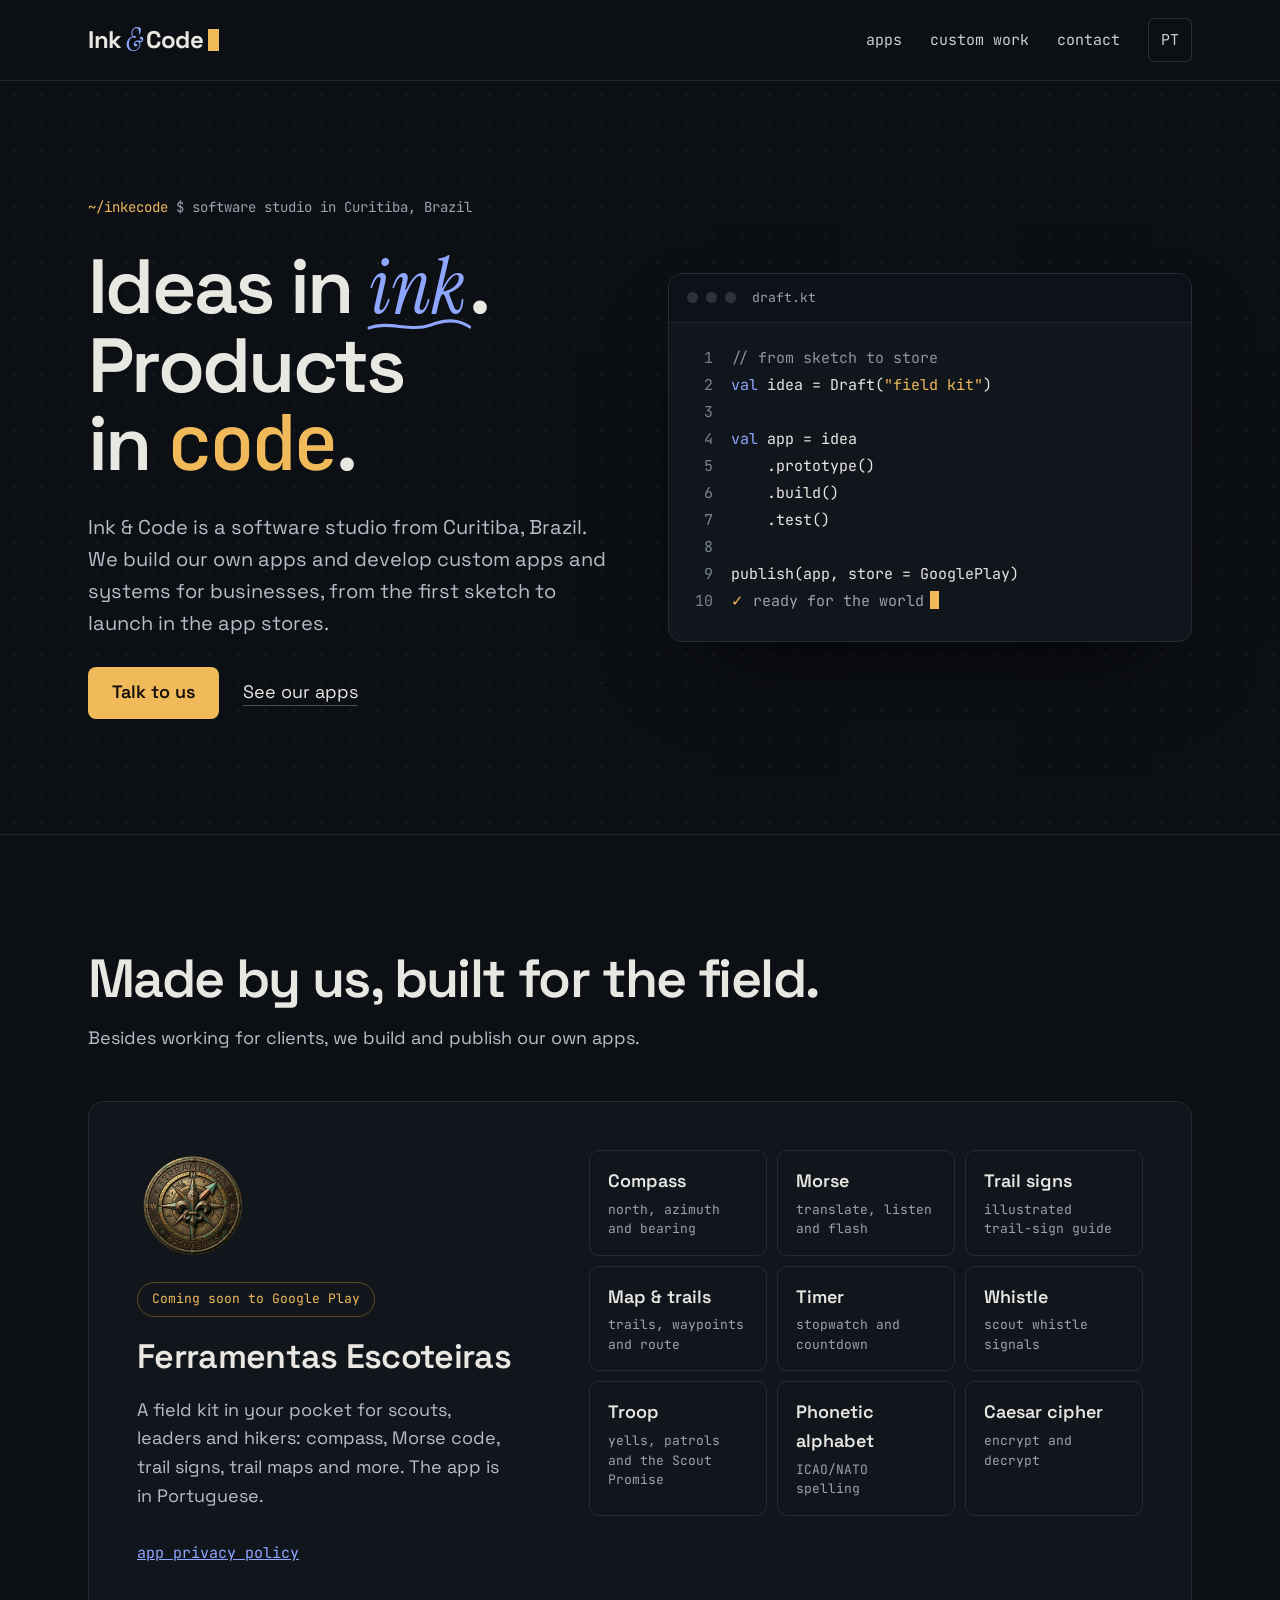
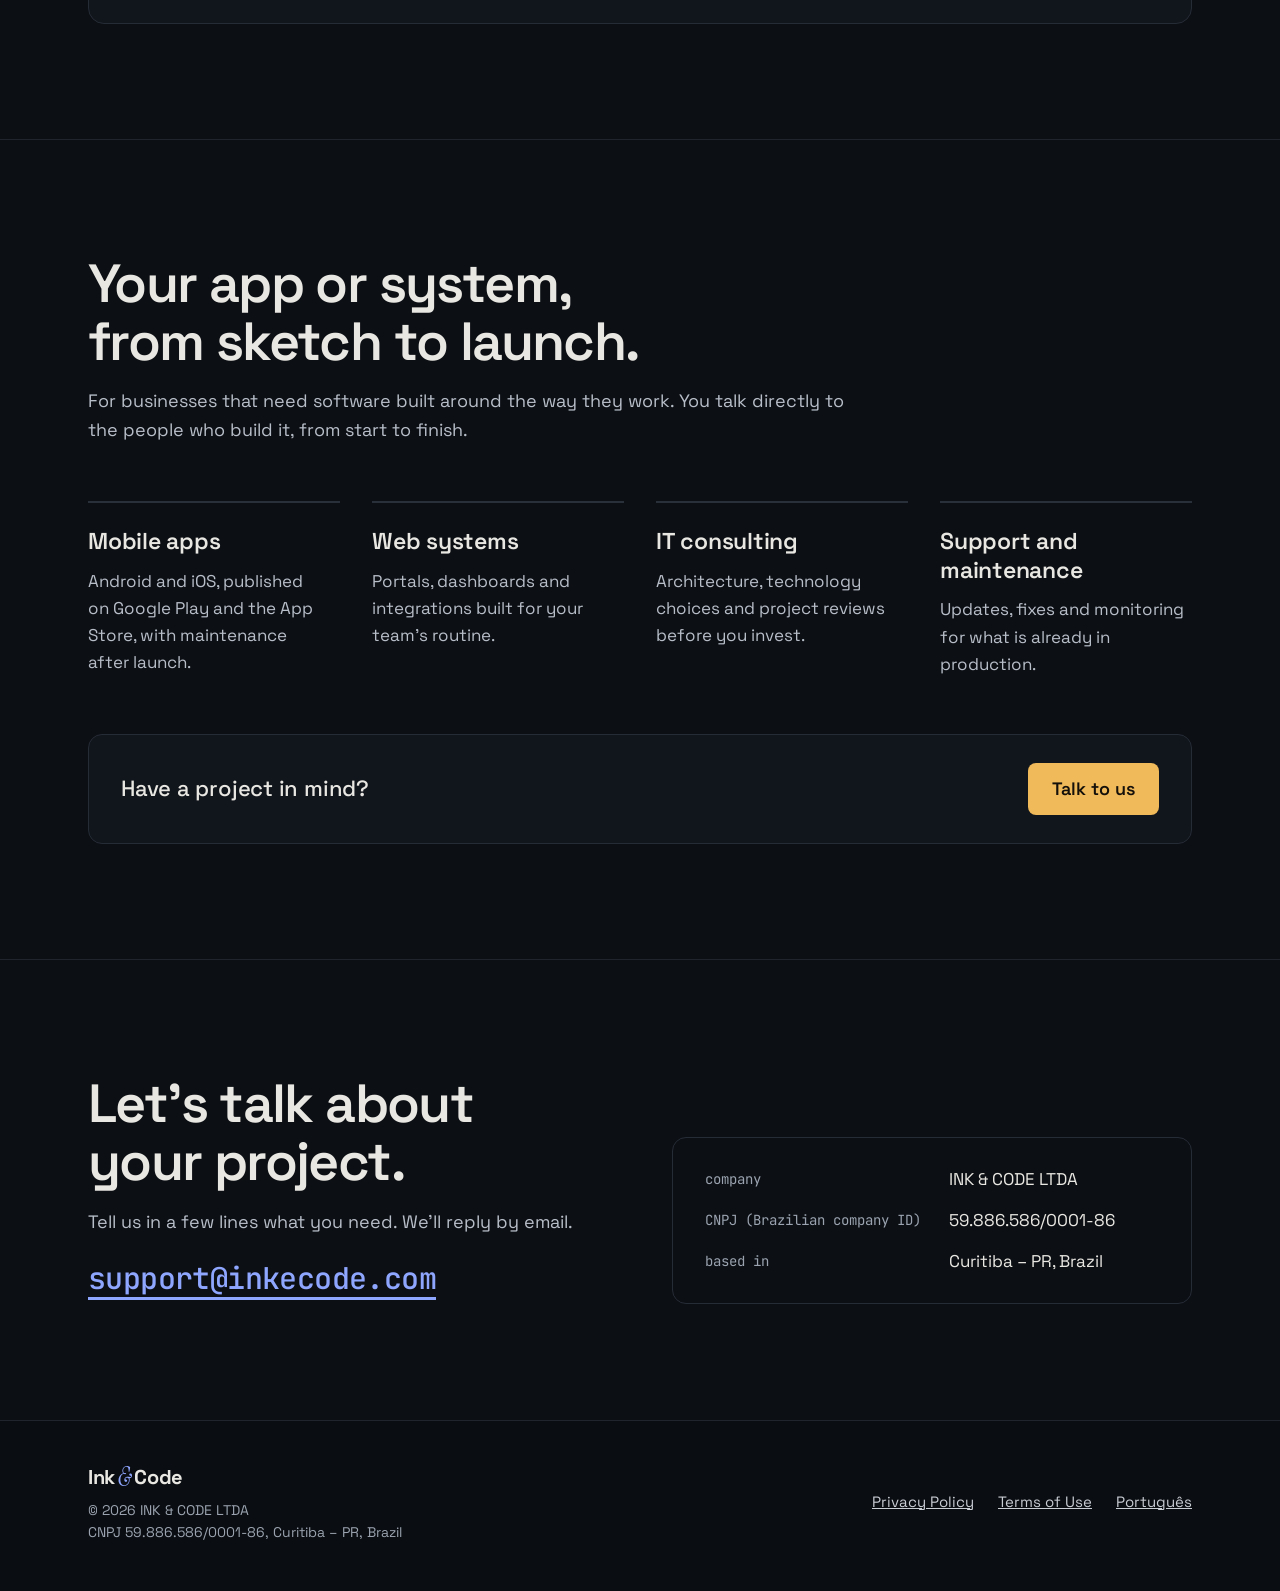
==== index.html @ c66e044f "Add Ink & Code website Static bilingual site served by GitHub Pages at inkecode.com: English at the " ====
<!doctype html>
<html lang="en">
<head>
<meta charset="utf-8">
<meta name="viewport" content="width=device-width, initial-scale=1">
<meta http-equiv="Content-Security-Policy" content="default-src 'self'; img-src 'self'; style-src 'self'; font-src 'self'; script-src 'none'; object-src 'none'; base-uri 'none'; form-action 'none'">
<meta name="referrer" content="strict-origin-when-cross-origin">
<title>Ink &amp; Code | Software studio in Curitiba, Brazil</title>
<meta name="description" content="Ink &amp; Code is a software studio from Curitiba, Brazil: our own apps, plus custom mobile apps, web systems and IT consulting for businesses.">
<link rel="canonical" href="https://inkecode.com/">
<link rel="alternate" hreflang="en" href="https://inkecode.com/">
<link rel="alternate" hreflang="pt-BR" href="https://inkecode.com/pt/">
<link rel="alternate" hreflang="x-default" href="https://inkecode.com/">
<meta property="og:type" content="website">
<meta property="og:site_name" content="Ink &amp; Code">
<meta property="og:title" content="Ink &amp; Code | Software studio in Curitiba, Brazil">
<meta property="og:description" content="Ink &amp; Code is a software studio from Curitiba, Brazil: our own apps, plus custom mobile apps, web systems and IT consulting for businesses.">
<meta property="og:url" content="https://inkecode.com/">
<meta property="og:locale" content="en_US">
<meta property="og:locale:alternate" content="pt_BR">
<meta name="theme-color" content="#0C0F14">
<meta name="color-scheme" content="dark">
<link rel="icon" href="/assets/img/favicon.svg" type="image/svg+xml">
<link rel="apple-touch-icon" href="/assets/img/apple-touch-icon.png">
<link rel="stylesheet" href="/assets/css/site.css">
<link rel="expect" href="#main" blocking="render">
</head>
<body>
<a class="skip-link" href="#main">Skip to content</a>
<header class="site-header">
<div class="container">
<a class="wordmark" href="/" aria-label="Ink &amp; Code, go to the home page"><span>Ink</span><span class="wordmark-amp">&amp;</span><span>Code</span><span class="wordmark-cursor cursor" aria-hidden="true"></span></a>
<nav class="site-nav" aria-label="Main">
<a href="#apps">apps</a>
<a href="#custom-work">custom work</a>
<a href="#contact">contact</a>
<a class="lang-switch" href="/pt/" lang="pt-BR" hreflang="pt-BR" aria-label="Versão em português">PT</a>
</nav>
</div>
</header>
<main id="main">

<section class="hero" aria-labelledby="hero-title">
<div class="container">
<div class="hero-copy">
<p class="eyebrow eyebrow-prompt"><span class="path">~/inkecode</span> $ software studio in Curitiba, Brazil</p>
<h1 id="hero-title" class="hero-title"><span class="hero-line">Ideas in <span class="hero-ink">ink<svg aria-hidden="true" viewBox="0 0 200 20" preserveAspectRatio="none"><path pathLength="1" d="M3 13 C 42 3, 82 19, 122 9 S 182 5, 197 12" fill="none" stroke="currentColor" stroke-width="4" stroke-linecap="round"></path></svg></span>.</span> <span class="hero-line">Products in <span class="hero-code">code</span>.</span></h1>
<p class="hero-lead">Ink &amp; Code is a software studio from Curitiba, Brazil. We build our own apps and develop custom apps and systems for businesses, from the first sketch to launch in the app stores.</p>
<div class="hero-actions">
<a class="btn-primary" href="mailto:support@inkecode.com?subject=Custom%20project">Talk to us</a>
<a class="link-quiet" href="#apps">See our apps</a>
</div>
</div>
<figure class="code-window" aria-hidden="true">
<div class="code-bar">
<div class="code-dots"><span></span><span></span><span></span></div>
<span class="code-file">draft.kt</span>
</div>
<pre tabindex="-1"><span class="code-line"><span class="c-num"> 1  </span><span class="c-comment">// from sketch to store</span></span>
<span class="code-line"><span class="c-num"> 2  </span><span class="c-kw">val</span> idea = Draft(<span class="c-str">"field kit"</span>)</span>
<span class="code-line"><span class="c-num"> 3  </span></span>
<span class="code-line"><span class="c-num"> 4  </span><span class="c-kw">val</span> app = idea</span>
<span class="code-line"><span class="c-num"> 5  </span>    .prototype()</span>
<span class="code-line"><span class="c-num"> 6  </span>    .build()</span>
<span class="code-line"><span class="c-num"> 7  </span>    .test()</span>
<span class="code-line"><span class="c-num"> 8  </span></span>
<span class="code-line"><span class="c-num"> 9  </span>publish(app, store = GooglePlay)</span>
<span class="code-line"><span class="c-num">10  </span><span class="c-ok">✓</span> <span class="c-muted">ready for the world</span><span class="code-cursor cursor"></span></span></pre>
</figure>
</div>
</section>

<section id="apps" class="section" aria-labelledby="apps-title">
<div class="container section-inner">
<div class="section-head">
<h2 id="apps-title" class="section-title">Made by us, built for the field.</h2>
<p class="section-text">Besides working for clients, we build and publish our own apps.</p>
</div>
<article class="app-card" aria-labelledby="app-fe-title">
<div class="app-info">
<img class="app-icon" src="/assets/img/ferramentas-escoteiras-icon.png" alt="Ferramentas Escoteiras app icon: a compass rose with the scout fleur-de-lis" width="112" height="112">
<span class="chip">Coming soon to Google Play</span>
<h3 id="app-fe-title" class="app-title">Ferramentas Escoteiras</h3>
<p class="section-text">A field kit in your pocket for scouts, leaders and hikers: compass, Morse code, trail signs, trail maps and more. The app is in Portuguese.</p>
<a class="app-privacy" href="/privacy/#ferramentas-escoteiras">app privacy policy</a>
</div>
<ul class="tools" aria-label="App tools">
<li><span class="tool-name">Compass</span><span class="tool-desc">north, azimuth and bearing</span></li>
<li><span class="tool-name">Morse</span><span class="tool-desc">translate, listen and flash</span></li>
<li><span class="tool-name">Trail signs</span><span class="tool-desc">illustrated trail-sign guide</span></li>
<li><span class="tool-name">Map &amp; trails</span><span class="tool-desc">trails, waypoints and route</span></li>
<li><span class="tool-name">Timer</span><span class="tool-desc">stopwatch and countdown</span></li>
<li><span class="tool-name">Whistle</span><span class="tool-desc">scout whistle signals</span></li>
<li><span class="tool-name">Troop</span><span class="tool-desc">yells, patrols and the Scout Promise</span></li>
<li><span class="tool-name">Phonetic alphabet</span><span class="tool-desc">ICAO/NATO spelling</span></li>
<li><span class="tool-name">Caesar cipher</span><span class="tool-desc">encrypt and decrypt</span></li>
</ul>
</article>
</div>
</section>

<section id="custom-work" class="section" aria-labelledby="s2-title">
<div class="container section-inner section-inner-wide-gap">
<div class="section-head">
<h2 id="s2-title" class="section-title">Your app or system, from sketch to launch.</h2>
<p class="section-text">For businesses that need software built around the way they work. You talk directly to the people who build it, from start to finish.</p>
</div>
<div class="services">
<article class="service">
<h3 class="service-title">Mobile apps</h3>
<p class="service-text">Android and iOS, published on Google Play and the App Store, with maintenance after launch.</p>
</article>
<article class="service">
<h3 class="service-title">Web systems</h3>
<p class="service-text">Portals, dashboards and integrations built for your team's routine.</p>
</article>
<article class="service">
<h3 class="service-title">IT consulting</h3>
<p class="service-text">Architecture, technology choices and project reviews before you invest.</p>
</article>
<article class="service">
<h3 class="service-title">Support and maintenance</h3>
<p class="service-text">Updates, fixes and monitoring for what is already in production.</p>
</article>
</div>
<div class="cta-band">
<p>Have a project in mind?</p>
<a class="btn-primary" href="mailto:support@inkecode.com?subject=Custom%20project">Talk to us</a>
</div>
</div>
</section>

<section id="contact" class="section" aria-labelledby="s3-title">
<div class="container contact-inner">
<div class="contact-copy">
<h2 id="s3-title" class="section-title">Let's talk about your project.</h2>
<p class="section-text">Tell us in a few lines what you need. We'll reply by email.</p>
<a class="contact-email" href="mailto:support@inkecode.com">support@inkecode.com</a>
</div>
<dl class="facts">
<dt>company</dt>
<dd>INK &amp; CODE LTDA</dd>
<dt>CNPJ (Brazilian company ID)</dt>
<dd>59.886.586/0001-86</dd>
<dt>based in</dt>
<dd>Curitiba – PR, Brazil</dd>
</dl>
</div>
</section>

</main>
<footer class="site-footer">
<div class="container">
<div class="footer-brand">
<span class="footer-wordmark">Ink<span class="wordmark-amp">&amp;</span>Code</span>
<p class="footer-legal">© 2026 INK &amp; CODE LTDA<br>CNPJ 59.886.586/0001-86, Curitiba – PR, Brazil</p>
</div>
<nav class="footer-nav" aria-label="Footer">
<a href="/privacy/">Privacy Policy</a>
<a href="/terms/">Terms of Use</a>
<a href="/pt/" lang="pt-BR" hreflang="pt-BR">Português</a>
</nav>
</div>
</footer>
</body>
</html>
---- assets/css/site.css ----
/* Ink & Code: one stylesheet for the whole site. Values come from the approved design. */

@font-face {
  font-family: "Space Grotesk";
  src: url("/assets/fonts/space-grotesk-latin-wght-normal.woff2") format("woff2");
  font-weight: 300 700;
  font-style: normal;
  font-display: swap;
}
@font-face {
  font-family: "JetBrains Mono";
  src: url("/assets/fonts/jetbrains-mono-latin-wght-normal.woff2") format("woff2");
  font-weight: 100 800;
  font-style: normal;
  font-display: swap;
}
@font-face {
  font-family: "Instrument Serif";
  src: url("/assets/fonts/instrument-serif-latin-400-italic.woff2") format("woff2");
  font-weight: 400;
  font-style: italic;
  font-display: swap;
}

:root {
  color-scheme: dark;
  --bg: #0C0F14;
  --surface: #11151C;
  --surface-bar: #0E1218;
  --footer-bg: #0A0D11;
  --line: #1F242D;
  --border: #262C36;
  --rule: #2A303A;
  --dot: #2C333E;
  --chip-border: #5B4A28;
  --text: #E9E7E2;
  --text-2: #B8BEC8;
  --muted: #9AA3AF;
  --nav: #C9CDD4;
  --code-num: #7A8392;
  --code-comment: #8B93A1;
  --ink: #8FA6FF;
  --ink-hover: #BCC8FF;
  --amber: #F0B95A;
  --on-amber: #15110A;
  --sans: "Space Grotesk", ui-sans-serif, system-ui, -apple-system, "Segoe UI", Roboto, sans-serif;
  --mono: "JetBrains Mono", ui-monospace, SFMono-Regular, Menlo, Consolas, monospace;
  --serif: "Instrument Serif", Georgia, "Times New Roman", serif;
  --gutter: clamp(20px, 5vw, 48px);
  --section-pad: clamp(72px, 9vw, 120px);
}

*, *::before, *::after { box-sizing: border-box; }

/* Cross-document view transitions: the content cross-fades, the header stays put.
   Off for reduced motion. Each page also blocks its first render on #main
   (<link rel="expect">), so the fade never lands on a half-parsed page. */
@media (prefers-reduced-motion: no-preference) {
  @view-transition { navigation: auto; }
}
@media (prefers-reduced-motion: reduce) {
  @view-transition { navigation: none; }
}
/* No movement for the header group, even when the old page was scrolled past it. */
::view-transition-group(site-header) { animation: none; }

html { -webkit-text-size-adjust: 100%; text-size-adjust: 100%; }

body {
  margin: 0;
  background: var(--bg);
  color: var(--text);
  font-family: var(--sans);
  font-size: 18px;
  line-height: 1.6;
}

a {
  color: var(--ink);
  @media (prefers-reduced-motion: no-preference) {
    transition: color 0.15s ease-out, text-decoration-color 0.15s ease-out;
  }
}
a:hover { color: var(--ink-hover); }

:focus-visible {
  outline: 2px solid var(--amber);
  outline-offset: 3px;
  border-radius: 2px;
}

img, svg { max-width: 100%; }

.mono { font-family: var(--mono); }

/* Skip link: hidden until focused */
.skip-link {
  position: absolute;
  left: 16px;
  top: -100px;
  z-index: 10;
  display: inline-flex;
  align-items: center;
  min-height: 44px;
  padding: 0 18px;
  background: var(--amber);
  color: var(--on-amber);
  font-weight: 600;
  text-decoration: none;
  border-radius: 8px;
}
.skip-link:focus { top: 12px; }
.skip-link:hover { color: var(--on-amber); }

.container {
  max-width: 1200px;
  margin: 0 auto;
  padding-left: var(--gutter);
  padding-right: var(--gutter);
}

/* ---------- Header ---------- */
.site-header {
  border-bottom: 1px solid var(--line);
  /* Named so it stays in place while the page content cross-fades between pages. */
  view-transition-name: site-header;
}
.site-header .container {
  padding-top: 18px;
  padding-bottom: 18px;
  display: flex;
  flex-wrap: wrap;
  align-items: center;
  justify-content: space-between;
  gap: 12px 32px;
}

.wordmark {
  display: inline-flex;
  align-items: center;
  text-decoration: none;
  color: var(--text);
  font-weight: 700;
  font-size: 24px;
  letter-spacing: -0.02em;
  min-height: 44px;
}
.wordmark:hover { color: var(--text); }
.wordmark-amp {
  font-family: var(--serif);
  font-style: italic;
  font-weight: 400;
  font-size: 32px;
  line-height: 1;
  color: var(--ink);
  padding: 0 4px;
}
.wordmark-cursor {
  display: inline-block;
  width: 11px;
  height: 22px;
  margin-left: 5px;
  background: var(--amber);
}

.site-nav {
  display: flex;
  flex-wrap: wrap;
  align-items: center;
  gap: 4px 28px;
  font-family: var(--mono);
  font-size: 15px;
}
.site-nav a {
  color: var(--nav);
  text-decoration: none;
  padding: 10px 0;
}
.site-nav a:hover { color: var(--text); }
.site-nav .lang-switch {
  padding: 9px 12px;
  border: 1px solid var(--rule);
  border-radius: 6px;
}

/* Block cursor: blinks three times, then stays solid (well under 5 s, WCAG 2.2.2).
   With reduced motion, or without animation support, it is simply solid. */
@keyframes ic-blink { 0%, 49% { opacity: 1; } 50%, 100% { opacity: 0; } }
.cursor {
  @media (prefers-reduced-motion: no-preference) {
    animation: ic-blink 1.1s steps(1, end) 3;
  }
}

/* ---------- Shared type ---------- */
.eyebrow {
  margin: 0;
  font-family: var(--mono);
  font-size: 14px;
  color: var(--amber);
}
.eyebrow-prompt { color: var(--muted); }
.eyebrow-prompt .path { color: var(--amber); }

.section-title {
  margin: 0;
  font-size: clamp(34px, 4.2vw, 54px);
  line-height: 1.08;
  letter-spacing: -0.03em;
  font-weight: 600;
  text-wrap: balance;
}
.section-text {
  margin: 0;
  color: var(--text-2);
  text-wrap: pretty;
}

/* ---------- Buttons ---------- */
.btn-primary {
  display: inline-flex;
  align-items: center;
  min-height: 52px;
  padding: 0 24px;
  background: var(--amber);
  color: var(--on-amber);
  font-weight: 600;
  font-size: 18px;
  text-decoration: none;
  border-radius: 8px;
  @media (prefers-reduced-motion: no-preference) {
    transition: translate 0.16s ease-out, filter 0.16s ease-out;
  }
}
.btn-primary:hover { color: var(--on-amber); filter: brightness(1.08); }
/* A small lift answers hover and keyboard focus; pressing sets it back down. */
.btn-primary:is(:hover, :focus-visible) {
  @media (prefers-reduced-motion: no-preference) {
    translate: 0 -2px;
  }
}
.btn-primary:active { translate: none; }

.link-quiet {
  display: inline-flex;
  align-items: center;
  min-height: 52px;
  color: var(--text);
  font-size: 18px;
  text-decoration: underline;
  text-underline-offset: 7px;
  text-decoration-color: #4A5260;
  text-decoration-thickness: 1px;
}
.link-quiet:hover { color: var(--text); text-decoration-color: var(--text); }

/* ---------- Hero ---------- */
.hero {
  background-color: var(--bg);
  background-image: radial-gradient(rgba(233, 231, 226, 0.075) 1px, transparent 1px);
  background-size: 28px 28px;
  border-bottom: 1px solid var(--line);
}
.hero .container {
  padding-top: clamp(64px, 9vw, 128px);
  padding-bottom: clamp(64px, 9vw, 128px);
  display: grid;
  grid-template-columns: repeat(auto-fit, minmax(min(460px, 100%), 1fr));
  gap: 56px;
  align-items: center;
}
.hero-copy {
  display: flex;
  flex-direction: column;
  gap: 28px;
  min-width: 0;
}
.hero-title {
  margin: 0;
  font-size: clamp(44px, 6vw, 82px);
  line-height: 1.02;
  letter-spacing: -0.035em;
  font-weight: 600;
  text-wrap: balance;
}
.hero-ink {
  position: relative;
  display: inline-block;
  font-family: var(--serif);
  font-style: italic;
  font-weight: 400;
  letter-spacing: 0;
  color: var(--ink);
  padding-right: 0.06em;
}
.hero-ink svg {
  position: absolute;
  left: -2%;
  bottom: -0.1em;
  width: 104%;
  max-width: none;
  height: 0.2em;
  overflow: visible;
}
.hero-line { display: block; }
.hero-code {
  font-family: var(--mono);
  font-weight: 500;
  letter-spacing: -0.05em;
  color: var(--amber);
}
.hero-lead {
  margin: 0;
  max-width: 34em;
  color: var(--text-2);
  font-size: 20px;
  line-height: 1.6;
  text-wrap: pretty;
}
.hero-actions {
  display: flex;
  flex-wrap: wrap;
  align-items: center;
  gap: 12px 24px;
}

/* ---------- Hero load sequence (landing pages only; the one orchestrated moment) ----------
   Order: prompt, the two H1 lines, lead, buttons; the code window fades in alongside and
   its lines type in one by one; the ink underline draws itself. Everything settles by ~1.2 s.
   Animations only add a starting state (fill-mode backwards), so the resting state is the
   normal layout: without animation support, or with reduced motion, it simply shows. */
@keyframes ic-rise {
  from { opacity: 0; translate: 0 14px; }
}
@keyframes ic-draw {
  from { stroke-dashoffset: 1; }
}
@keyframes ic-line-in {
  from { opacity: 0; translate: -6px 0; }
}
.hero {
  --ic-ease: cubic-bezier(0.2, 0.7, 0.2, 1);
}
/* Prompt (1), lead (3) and buttons (4) step by sibling position; the H1 (2) animates by line. */
.hero-copy > :nth-child(1) { --ic-i: 1; }
.hero-copy > :nth-child(2) { --ic-i: 2; }
.hero-copy > :nth-child(3) { --ic-i: 3; }
.hero-copy > :nth-child(4) { --ic-i: 4; }
.hero-copy > :not(.hero-title) {
  @media (prefers-reduced-motion: no-preference) {
    animation: ic-rise 0.5s var(--ic-ease) backwards;
    animation-delay: calc((var(--ic-i) - 1) * 110ms);
    animation-delay: calc((sibling-index() - 1) * 110ms);
  }
}
.hero-line:nth-child(1) { --ic-i: 1; }
.hero-line:nth-child(2) { --ic-i: 2; }
.hero-line {
  @media (prefers-reduced-motion: no-preference) {
    animation: ic-rise 0.55s var(--ic-ease) backwards;
    animation-delay: calc(var(--ic-i) * 70ms);
    animation-delay: calc(sibling-index() * 70ms);
  }
}
.hero-ink path {
  @media (prefers-reduced-motion: no-preference) {
    stroke-dasharray: 1;
    animation: ic-draw 0.65s cubic-bezier(0.5, 0, 0.3, 1) 0.5s backwards;
  }
}
.code-window {
  @media (prefers-reduced-motion: no-preference) {
    animation: ic-rise 0.6s var(--ic-ease) 0.2s backwards;
  }
}

/* Decorative code window */
.code-window {
  margin: 0;
  min-width: 0;
  background: var(--surface);
  border: 1px solid var(--border);
  border-radius: 14px;
  box-shadow: 0 40px 90px -40px rgba(0, 0, 0, 0.9);
  overflow: hidden;
  font-family: var(--mono);
  font-size: clamp(12px, 3.5vw, 15px);
  line-height: 1.8;
}
.code-bar {
  display: flex;
  align-items: center;
  gap: 16px;
  padding: 12px 18px;
  border-bottom: 1px solid var(--line);
  background: var(--surface-bar);
}
.code-dots { display: flex; gap: 8px; }
.code-dots span {
  width: 11px;
  height: 11px;
  border-radius: 50%;
  background: var(--dot);
}
.code-file { font-size: 13px; color: var(--muted); }
.code-window pre {
  margin: 0;
  padding: 22px 26px 26px;
  overflow-x: auto;
  white-space: normal; /* the lines below keep their own spacing */
  color: var(--text);
  font: inherit;
}
@media (max-width: 420px) { .code-window pre { padding: 18px 14px 20px; } }
/* One block per code line, so each can appear on its own. */
.code-line { display: block; white-space: pre-wrap; overflow-wrap: anywhere; padding-left: 4ch; text-indent: -4ch; }
.code-line:nth-child(1) { --ic-i: 1; }
.code-line:nth-child(2) { --ic-i: 2; }
.code-line:nth-child(3) { --ic-i: 3; }
.code-line:nth-child(4) { --ic-i: 4; }
.code-line:nth-child(5) { --ic-i: 5; }
.code-line:nth-child(6) { --ic-i: 6; }
.code-line:nth-child(7) { --ic-i: 7; }
.code-line:nth-child(8) { --ic-i: 8; }
.code-line:nth-child(9) { --ic-i: 9; }
.code-line:nth-child(10) { --ic-i: 10; }
.code-line {
  @media (prefers-reduced-motion: no-preference) {
    animation: ic-line-in 0.22s ease-out backwards;
    animation-delay: calc(0.4s + var(--ic-i) * 55ms);
    animation-delay: calc(0.4s + sibling-index() * 55ms);
  }
}
.c-num { color: var(--code-num); }
.c-comment { color: var(--code-comment); }
.c-kw { color: var(--ink); }
.c-str, .c-ok { color: var(--amber); }
.c-muted { color: var(--muted); }
.code-cursor {
  display: inline-block;
  width: 9px;
  height: 18px;
  margin-left: 6px;
  vertical-align: -3px;
  background: var(--amber);
  /* Starts blinking once its line is in (~1.2 s); three blinks end by ~4.5 s. */
  @media (prefers-reduced-motion: no-preference) {
    animation-delay: 1.2s;
  }
}

/* ---------- Sections ---------- */
.section { border-bottom: 1px solid var(--line); }
.section:last-child { border-bottom: 0; }
.section-inner {
  padding-top: var(--section-pad);
  padding-bottom: var(--section-pad);
  display: flex;
  flex-direction: column;
  gap: 48px;
}
.section-inner-wide-gap { gap: 56px; }
.section-head {
  display: flex;
  flex-direction: column;
  gap: 16px;
  max-width: 760px;
}

/* App card */
.app-card {
  background: var(--surface);
  border: 1px solid var(--border);
  border-radius: 16px;
  padding: clamp(24px, 4vw, 48px);
  display: grid;
  grid-template-columns: minmax(0, 1fr);
  gap: 40px 56px;
  /* Side by side only when the tools column still fits three tools across. */
  @media (min-width: 1024px) {
    grid-template-columns: minmax(0, 5fr) minmax(0, 7fr);
  }
}
.app-info {
  display: flex;
  flex-direction: column;
  align-items: flex-start;
  gap: 20px;
  min-width: 0;
}
.app-icon {
  display: block;
  width: 112px;
  height: 112px;
  border-radius: 28px;
}
.chip {
  font-family: var(--mono);
  font-size: 13px;
  color: var(--amber);
  border: 1px solid var(--chip-border);
  border-radius: 999px;
  padding: 6px 14px;
}
.app-title {
  margin: 0;
  font-size: 34px;
  line-height: 1.15;
  letter-spacing: -0.02em;
  font-weight: 600;
}
.app-privacy {
  display: inline-flex;
  align-items: center;
  min-height: 44px;
  font-family: var(--mono);
  font-size: 15px;
  color: var(--ink);
}

.tools {
  list-style: none;
  margin: 0;
  padding: 0;
  display: grid;
  /* Nine tools: 3 x 3 from tablet up, 2 across on phones, 1 on the narrowest screens. */
  grid-template-columns: repeat(2, minmax(0, 1fr));
  gap: 10px;
  align-self: start;
  min-width: 0;
  @media (min-width: 600px) {
    grid-template-columns: repeat(3, minmax(0, 1fr));
  }
  @media (max-width: 359px) {
    grid-template-columns: minmax(0, 1fr);
  }
}
.tools li {
  border: 1px solid var(--border);
  border-radius: 10px;
  padding: 16px 18px;
  display: flex;
  flex-direction: column;
  gap: 4px;
  overflow-wrap: break-word;
  @media (max-width: 599px) {
    padding: 14px;
  }
}
/* Two across leaves the ninth tool alone: let it take the full row. */
.tools li:last-child:nth-child(odd) {
  @media (360px <= width < 600px) {
    grid-column: 1 / -1;
  }
}
.tool-name { font-weight: 600; }
.tool-desc {
  font-family: var(--mono);
  font-size: 13px;
  line-height: 1.5;
  color: var(--muted);
}

/* Services */
.services {
  display: grid;
  grid-template-columns: repeat(auto-fit, minmax(min(250px, 100%), 1fr));
  gap: 40px 32px;
}
.service {
  border-top: 2px solid var(--rule);
  padding-top: 24px;
  display: flex;
  flex-direction: column;
  gap: 12px;
}
.service-title {
  margin: 0;
  font-size: 23px;
  line-height: 1.25;
  letter-spacing: -0.01em;
  font-weight: 600;
}
.service-text {
  margin: 0;
  color: var(--text-2);
  font-size: 17px;
  text-wrap: pretty;
}

.cta-band {
  display: flex;
  flex-wrap: wrap;
  align-items: center;
  justify-content: space-between;
  gap: 20px 32px;
  padding: 28px 32px;
  border: 1px solid var(--border);
  border-radius: 14px;
  background: var(--surface);
}
.cta-band p {
  margin: 0;
  font-size: 22px;
  font-weight: 500;
  letter-spacing: -0.01em;
}

/* Contact */
.contact-inner {
  padding-top: var(--section-pad);
  padding-bottom: var(--section-pad);
  display: grid;
  grid-template-columns: repeat(auto-fit, minmax(min(420px, 100%), 1fr));
  gap: 48px 64px;
  align-items: end;
}
.contact-copy {
  display: flex;
  flex-direction: column;
  gap: 16px;
  min-width: 0;
}
.contact-email {
  display: inline-flex;
  align-items: center;
  min-height: 52px;
  font-family: var(--mono);
  font-size: clamp(20px, 2.6vw, 30px);
  font-weight: 500;
  letter-spacing: -0.02em;
  color: var(--ink);
  text-underline-offset: 8px;
  overflow-wrap: anywhere;
}
.facts {
  margin: 0;
  display: grid;
  grid-template-columns: auto 1fr;
  gap: 14px 28px;
  padding: 28px 32px;
  border: 1px solid var(--border);
  border-radius: 14px;
  font-size: 17px;
  min-width: 0;
}
.facts dt {
  font-family: var(--mono);
  font-size: 14px;
  color: var(--muted);
  padding-top: 2px;
}
.facts dd { margin: 0; }
@media (max-width: 520px) {
  .facts { grid-template-columns: 1fr; row-gap: 2px; padding: 24px; }
  .facts dd:not(:last-child) { margin-bottom: 14px; }
}

/* ---------- Footer ---------- */
.site-footer {
  border-top: 1px solid var(--line);
  background: var(--footer-bg);
}
.site-footer .container {
  padding-top: 40px;
  padding-bottom: 48px;
  display: flex;
  flex-wrap: wrap;
  align-items: center;
  justify-content: space-between;
  gap: 20px 40px;
}
.footer-brand {
  display: flex;
  flex-direction: column;
  gap: 6px;
}
.footer-wordmark {
  display: inline-flex;
  align-items: center;
  font-weight: 700;
  font-size: 20px;
  letter-spacing: -0.02em;
}
.footer-wordmark .wordmark-amp { font-size: 26px; padding: 0 3px; }
.footer-legal {
  margin: 0;
  font-size: 14px;
  color: var(--muted);
}
.footer-nav {
  display: flex;
  flex-wrap: wrap;
  gap: 4px 24px;
  font-size: 15px;
}
.footer-nav a {
  color: var(--nav);
  padding: 10px 0;
}
.footer-nav a:hover { color: var(--text); }

/* ---------- Legal pages ---------- */
.legal-page {
  max-width: 1200px;
  margin: 0 auto;
  padding: clamp(56px, 7vw, 96px) var(--gutter) var(--section-pad);
}
.legal {
  max-width: 72ch;
  color: var(--text-2);
  font-size: 18px;
  line-height: 1.7;
}
.legal-header {
  display: flex;
  flex-direction: column;
  gap: 16px;
  padding-bottom: 40px;
  margin-bottom: 40px;
  border-bottom: 1px solid var(--line);
}
.legal-header h1 {
  margin: 0;
  color: var(--text);
  font-size: clamp(40px, 5.2vw, 64px);
  line-height: 1.05;
  letter-spacing: -0.03em;
  font-weight: 600;
  text-wrap: balance;
}
.legal-meta {
  margin: 0;
  font-family: var(--mono);
  font-size: 14px;
  color: var(--muted);
}
.legal-lang-note {
  margin: 0;
  font-size: 16px;
  line-height: 1.6;
}

.legal h2 {
  margin: 0 0 20px;
  color: var(--text);
  font-size: clamp(26px, 3vw, 32px);
  line-height: 1.15;
  letter-spacing: -0.02em;
  font-weight: 600;
  text-wrap: balance;
}
.legal h3 {
  margin: 36px 0 12px;
  color: var(--text);
  font-size: 22px;
  line-height: 1.3;
  letter-spacing: -0.01em;
  font-weight: 600;
}
.legal h4 {
  margin: 28px 0 8px;
  color: var(--text);
  font-size: 18px;
  line-height: 1.4;
  font-weight: 600;
}
.legal p { margin: 0 0 18px; }
.legal ul, .legal ol { margin: 0 0 18px; padding-left: 1.4em; }
.legal li { margin-bottom: 8px; }
.legal li > ul, .legal li > ol { margin: 8px 0 0; }
.legal li::marker { color: var(--muted); }
.legal strong { color: var(--text); font-weight: 600; }
.legal a {
  text-underline-offset: 3px;
  overflow-wrap: anywhere;
}
.legal code {
  font-family: var(--mono);
  font-size: 0.86em;
  color: var(--text);
  background: var(--surface);
  border: 1px solid var(--border);
  border-radius: 4px;
  padding: 0.1em 0.35em;
  overflow-wrap: anywhere;
}

.legal section {
  padding-top: 40px;
  margin-top: 40px;
  border-top: 1px solid var(--line);
  scroll-margin-top: 16px;
}
.legal section section {
  padding-top: 0;
  margin-top: 32px;
  border-top: 0;
}
.legal > section:first-of-type { margin-top: 48px; }

.legal-summary {
  margin: 0 0 32px;
  padding: 24px 28px;
  background: var(--surface);
  border: 1px solid var(--border);
  border-radius: 14px;
  color: var(--text);
}
.legal-summary > :last-child { margin-bottom: 0; }

.legal-toc {
  margin: 0 0 32px;
  font-family: var(--mono);
  font-size: 15px;
  line-height: 1.5;
}
.legal-toc ol {
  margin: 0;
  padding-left: 2.2em;
  columns: 2 260px;
  column-gap: 40px;
}
.legal-toc li {
  margin: 0;
  break-inside: avoid;
}
.legal-toc a {
  display: inline-block;
  padding: 10px 0;
  color: var(--nav);
  text-decoration: none;
}
.legal-toc a:hover { color: var(--ink-hover); text-decoration: underline; }

.legal dl { margin: 0 0 18px; }
.legal dt {
  color: var(--text);
  font-weight: 600;
}
.legal dd { margin: 0 0 14px; }
@media (min-width: 640px) {
  .legal dl {
    display: grid;
    grid-template-columns: minmax(0, 14em) 1fr;
    gap: 12px 28px;
  }
  .legal dd { margin: 0; }
}

.table-wrap {
  margin: 0 0 24px;
  overflow-x: auto;
  border: 1px solid var(--border);
  border-radius: 10px;
}
.legal table {
  width: 100%;
  border-collapse: collapse;
  font-size: 16px;
  line-height: 1.55;
}
.legal caption {
  caption-side: top;
  text-align: left;
  padding: 12px 16px;
  font-family: var(--mono);
  font-size: 14px;
  color: var(--muted);
  border-bottom: 1px solid var(--border);
}
.legal th, .legal td {
  padding: 12px 16px;
  text-align: left;
  vertical-align: top;
  border-bottom: 1px solid var(--border);
  overflow-wrap: break-word;
}
.legal thead th {
  background: var(--surface);
  color: var(--text);
  font-weight: 600;
}
.legal tbody th { color: var(--text); font-weight: 600; }
.legal tbody tr:last-child th, .legal tbody tr:last-child td { border-bottom: 0; }
.legal th + th, .legal th + td, .legal td + td { border-left: 1px solid var(--border); }

/* ---------- 404 ---------- */
.notfound .container {
  padding-top: clamp(64px, 9vw, 128px);
  padding-bottom: clamp(64px, 9vw, 128px);
  display: grid;
  grid-template-columns: repeat(auto-fit, minmax(min(420px, 100%), 1fr));
  gap: 48px 64px;
}
.notfound-block {
  display: flex;
  flex-direction: column;
  align-items: flex-start;
  gap: 16px;
}
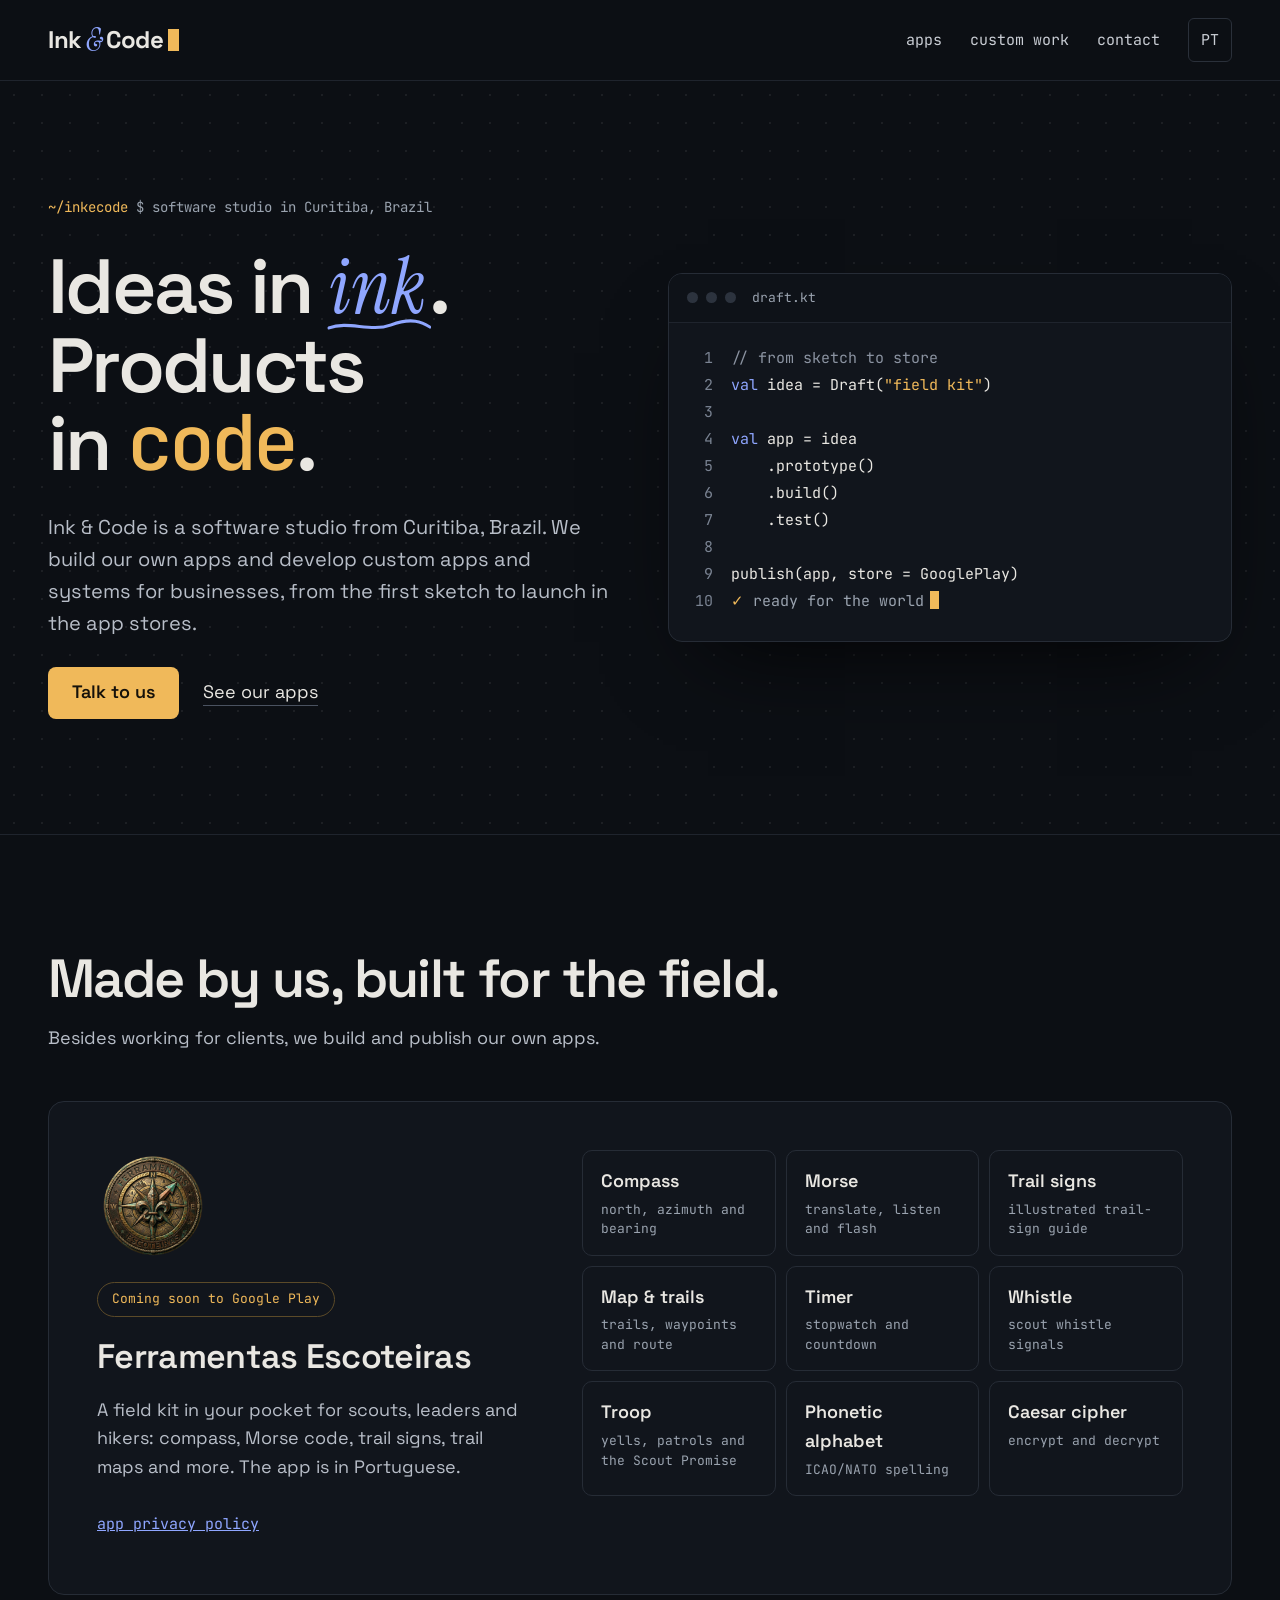
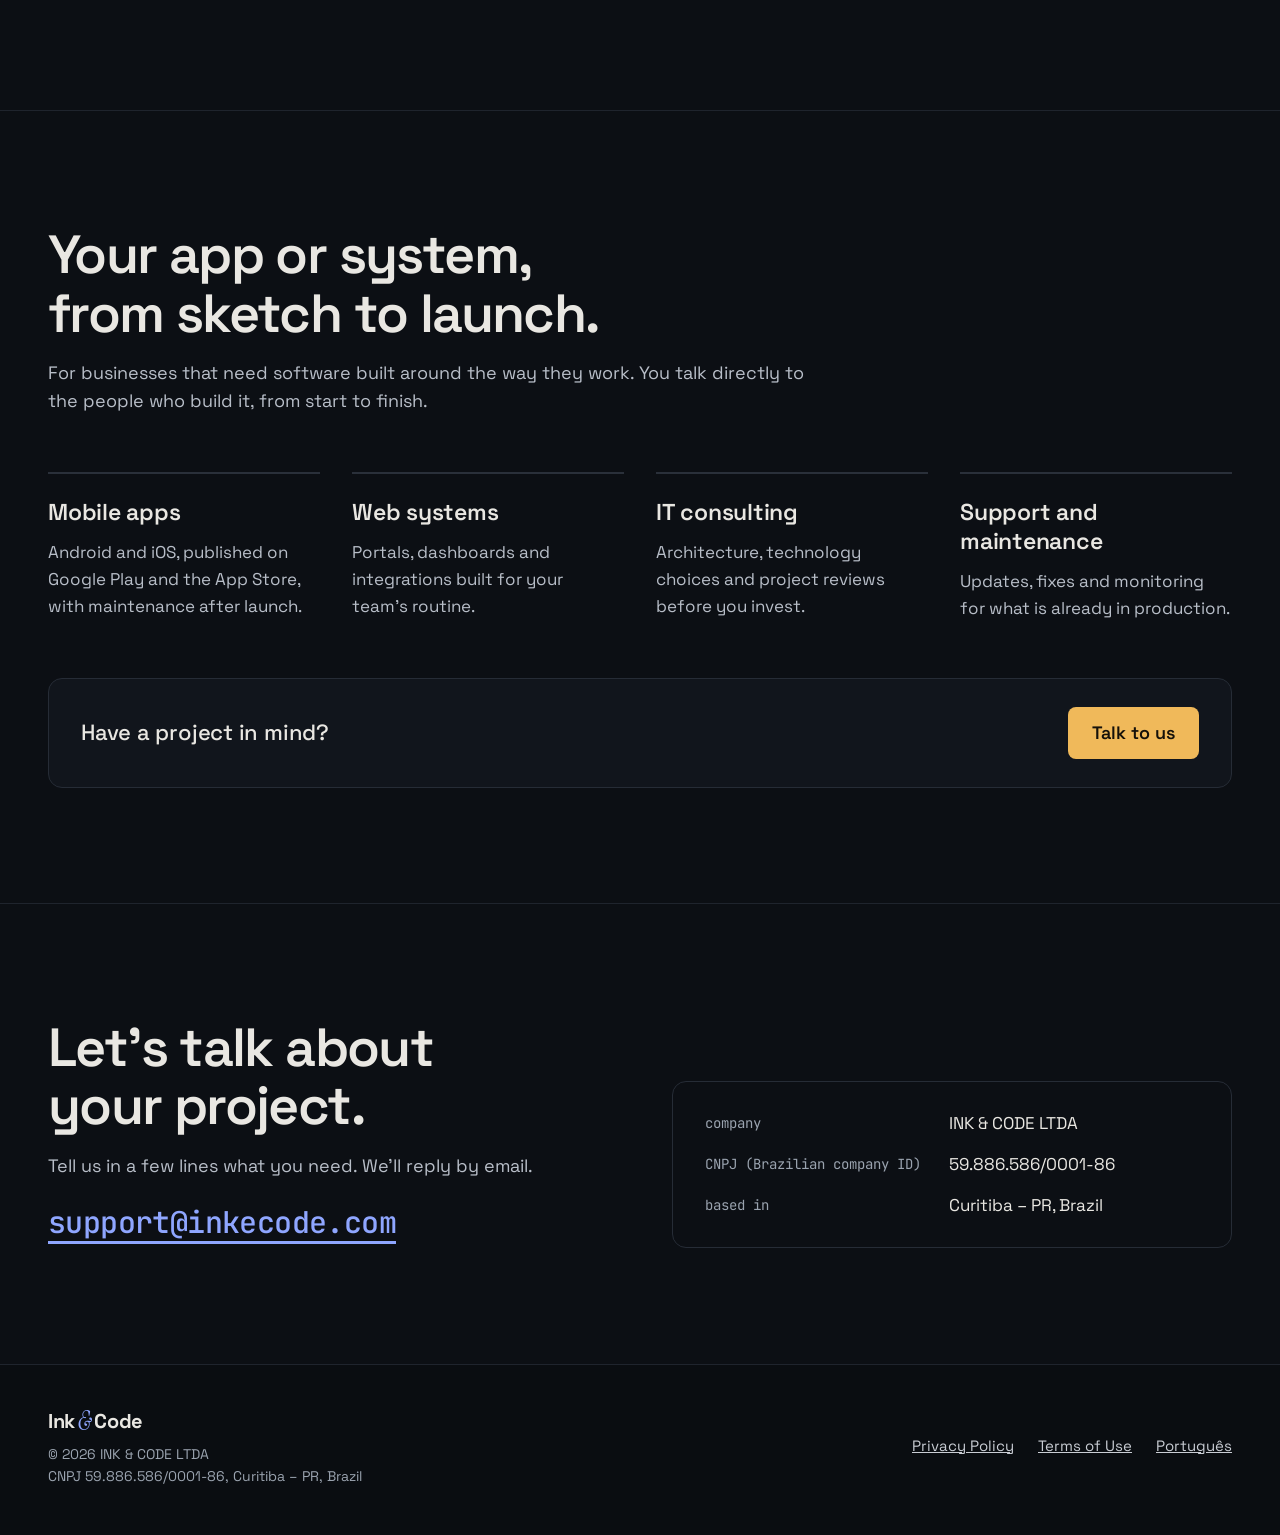
==== commit 3ee75c05: "Apply final review fixes Accessibility: language-switch names start with the visible text, the trans" ====
--- a/index.html
+++ b/index.html
@@ -22,6 +22,9 @@
 <meta name="color-scheme" content="dark">
 <link rel="icon" href="/assets/img/favicon.svg" type="image/svg+xml">
 <link rel="apple-touch-icon" href="/assets/img/apple-touch-icon.png">
+<link rel="preload" href="/assets/fonts/space-grotesk-latin-wght-normal.woff2" as="font" type="font/woff2" crossorigin>
+<link rel="preload" href="/assets/fonts/instrument-serif-latin-400-italic.woff2" as="font" type="font/woff2" crossorigin>
+<link rel="preload" href="/assets/fonts/jetbrains-mono-latin-wght-normal.woff2" as="font" type="font/woff2" crossorigin>
 <link rel="stylesheet" href="/assets/css/site.css">
 <link rel="expect" href="#main" blocking="render">
 </head>
@@ -34,7 +37,7 @@
 <a href="#apps">apps</a>
 <a href="#custom-work">custom work</a>
 <a href="#contact">contact</a>
-<a class="lang-switch" href="/pt/" lang="pt-BR" hreflang="pt-BR" aria-label="Versão em português">PT</a>
+<a class="lang-switch" href="/pt/" lang="pt-BR" hreflang="pt-BR" aria-label="PT, versão em português">PT</a>
 </nav>
 </div>
 </header>
--- a/assets/css/site.css
+++ b/assets/css/site.css
@@ -64,7 +64,7 @@
 /* No movement for the header group, even when the old page was scrolled past it. */
 ::view-transition-group(site-header) { animation: none; }
 
-html { -webkit-text-size-adjust: 100%; text-size-adjust: 100%; }
+html { -webkit-text-size-adjust: 100%; text-size-adjust: 100%; background: var(--footer-bg); }
 
 body {
   margin: 0;
@@ -90,8 +90,6 @@
 }
 
 img, svg { max-width: 100%; }
-
-.mono { font-family: var(--mono); }
 
 /* Skip link: hidden until focused */
 .skip-link {
@@ -113,7 +111,8 @@
 .skip-link:hover { color: var(--on-amber); }
 
 .container {
-  max-width: 1200px;
+  /* box-sizing is border-box, so add the gutters to keep a 1200px content width */
+  max-width: calc(1200px + 2 * var(--gutter));
   margin: 0 auto;
   padding-left: var(--gutter);
   padding-right: var(--gutter);
@@ -343,7 +342,6 @@
 }
 /* Prompt (1), lead (3) and buttons (4) step by sibling position; the H1 (2) animates by line. */
 .hero-copy > :nth-child(1) { --ic-i: 1; }
-.hero-copy > :nth-child(2) { --ic-i: 2; }
 .hero-copy > :nth-child(3) { --ic-i: 3; }
 .hero-copy > :nth-child(4) { --ic-i: 4; }
 .hero-copy > :not(.hero-title) {
@@ -501,6 +499,10 @@
   border: 1px solid var(--chip-border);
   border-radius: 999px;
   padding: 6px 14px;
+  white-space: nowrap;
+}
+@media (max-width: 359px) {
+  .chip { padding-inline: 10px; }
 }
 .app-title {
   margin: 0;
@@ -622,6 +624,7 @@
   min-width: 0;
 }
 .contact-email {
+  align-self: flex-start;
   display: inline-flex;
   align-items: center;
   min-height: 52px;
@@ -702,12 +705,12 @@
 
 /* ---------- Legal pages ---------- */
 .legal-page {
-  max-width: 1200px;
+  max-width: calc(1200px + 2 * var(--gutter));
   margin: 0 auto;
   padding: clamp(56px, 7vw, 96px) var(--gutter) var(--section-pad);
 }
 .legal {
-  max-width: 72ch;
+  max-width: 40em;
   color: var(--text-2);
   font-size: 18px;
   line-height: 1.7;
@@ -792,11 +795,6 @@
   border-top: 1px solid var(--line);
   scroll-margin-top: 16px;
 }
-.legal section section {
-  padding-top: 0;
-  margin-top: 32px;
-  border-top: 0;
-}
 .legal > section:first-of-type { margin-top: 48px; }
 
 .legal-summary {
@@ -817,7 +815,7 @@
 }
 .legal-toc ol {
   margin: 0;
-  padding-left: 2.2em;
+  padding-left: 4.5ch;
   columns: 2 260px;
   column-gap: 40px;
 }
@@ -826,8 +824,8 @@
   break-inside: avoid;
 }
 .legal-toc a {
-  display: inline-block;
-  padding: 10px 0;
+  display: block;
+  padding: 11px 0;
   color: var(--nav);
   text-decoration: none;
 }
@@ -856,6 +854,7 @@
 }
 .legal table {
   width: 100%;
+  min-width: 36rem;
   border-collapse: collapse;
   font-size: 16px;
   line-height: 1.55;
@@ -884,6 +883,11 @@
 .legal tbody th { color: var(--text); font-weight: 600; }
 .legal tbody tr:last-child th, .legal tbody tr:last-child td { border-bottom: 0; }
 .legal th + th, .legal th + td, .legal td + td { border-left: 1px solid var(--border); }
+
+@media (max-width: 640px) {
+  .legal table { font-size: 15px; }
+  .legal th, .legal td { padding: 10px 12px; }
+}
 
 /* ---------- 404 ---------- */
 .notfound .container {
@@ -894,8 +898,10 @@
   gap: 48px 64px;
 }
 .notfound-block {
-  display: flex;
-  flex-direction: column;
-  align-items: flex-start;
-  gap: 16px;
-}
+  /* Both language blocks share the same rows, so heading, text and button line up. */
+  display: grid;
+  grid-row: span 4;
+  grid-template-rows: subgrid;
+  justify-items: start;
+  row-gap: 16px;
+}
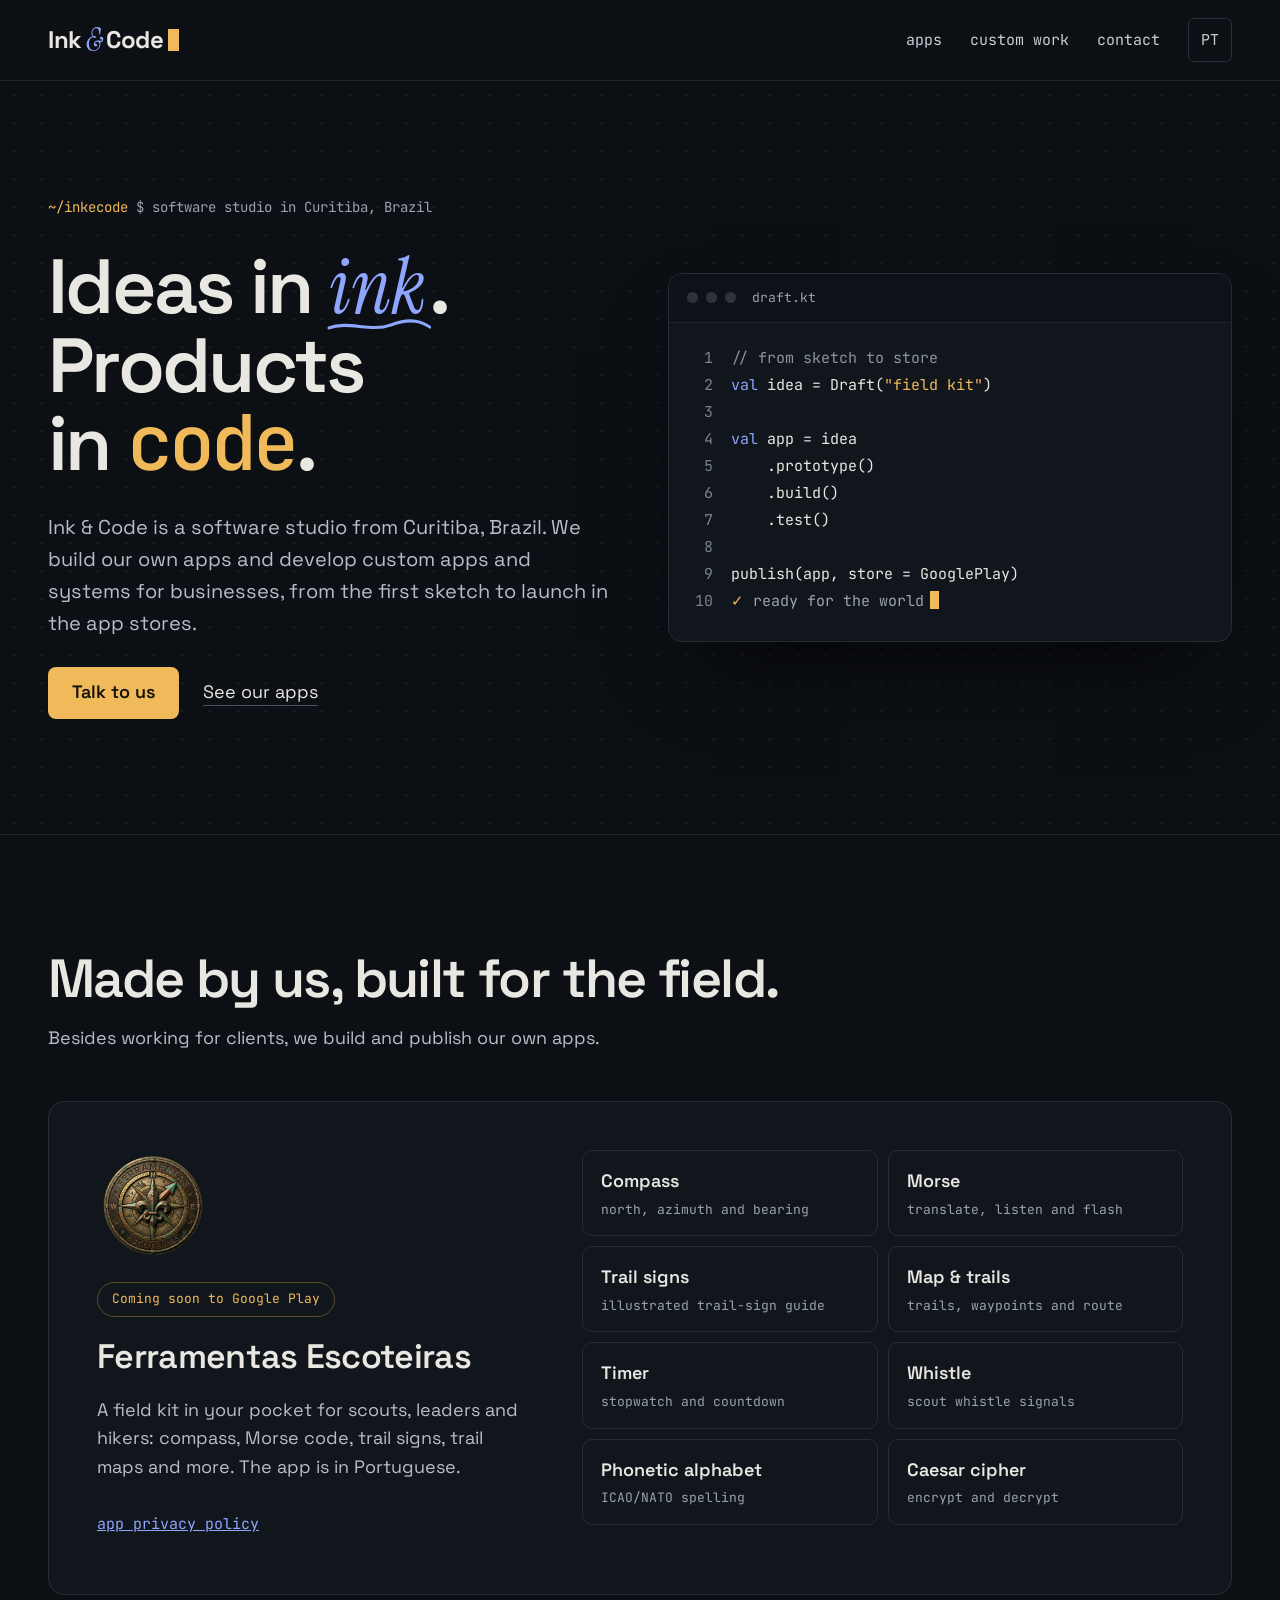
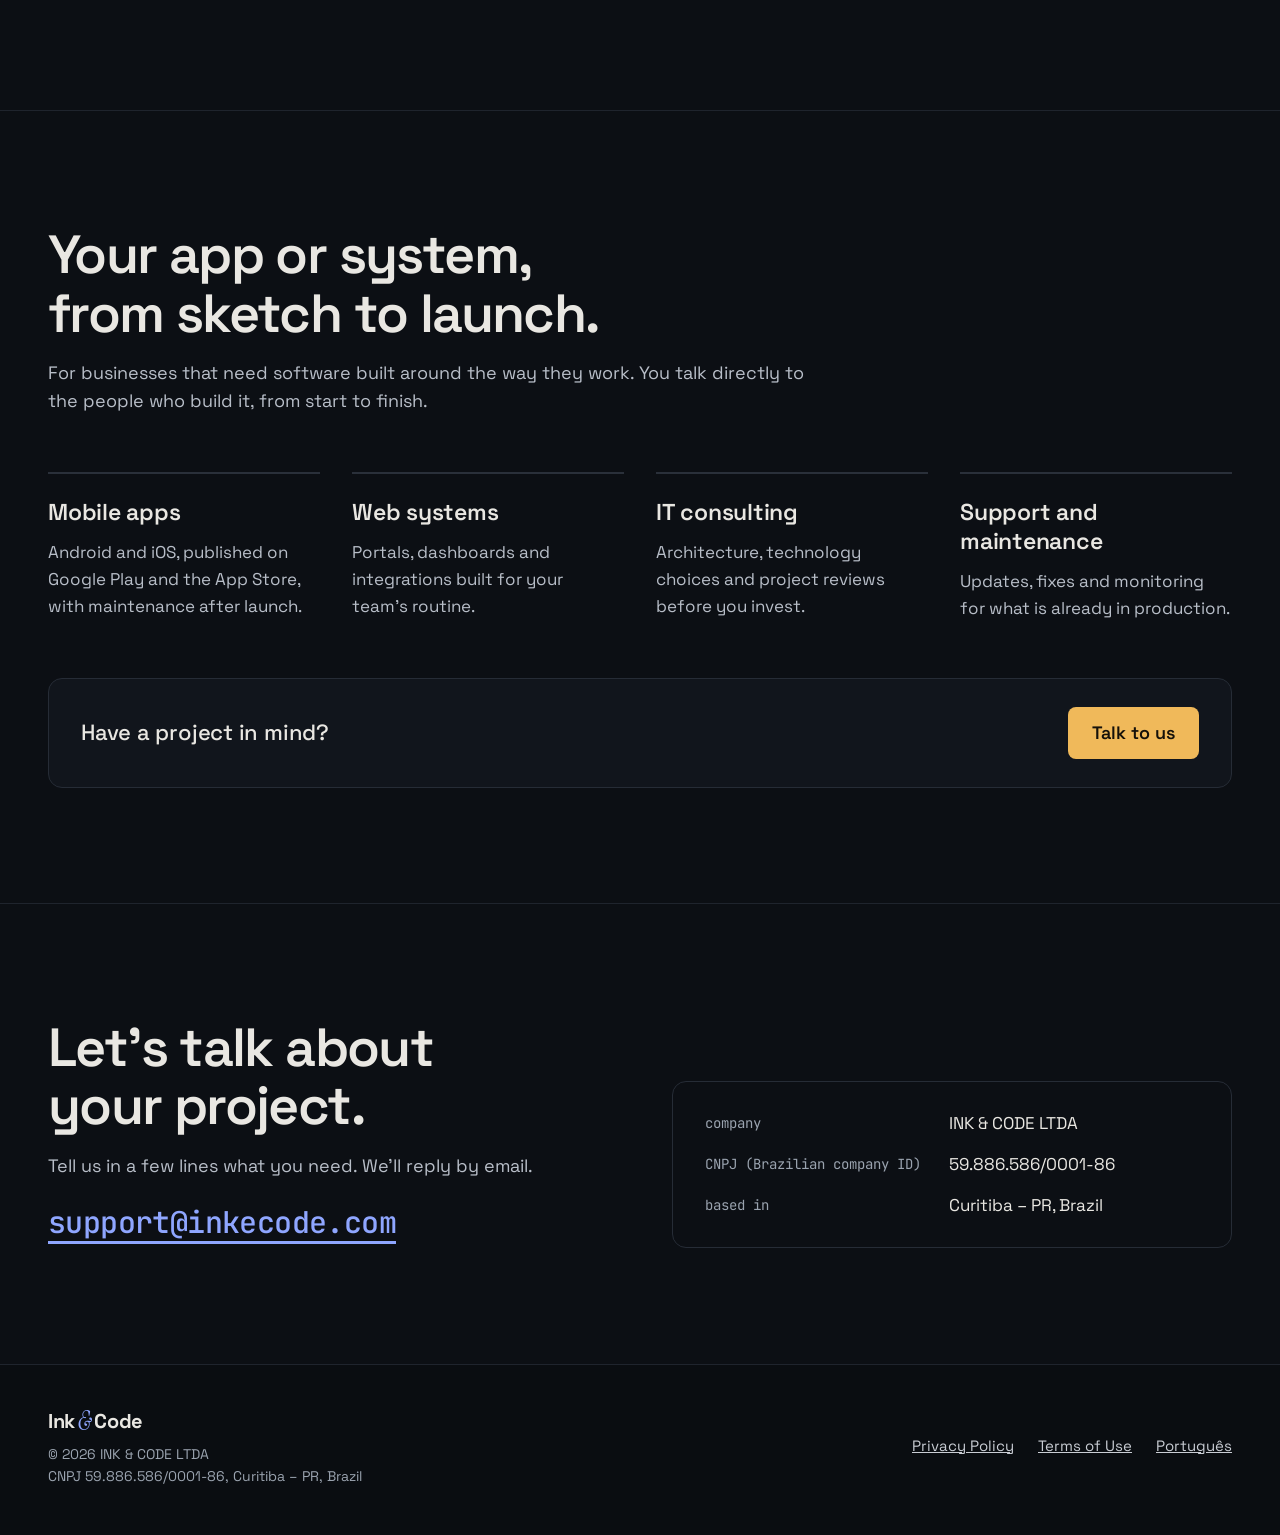
==== commit 61c57348: "Match legal texts and landing to Ferramentas Escoteiras 3.0 Privacy Policy 1.1 (PT and EN): the app " ====
--- a/index.html
+++ b/index.html
@@ -94,7 +94,6 @@
 <li><span class="tool-name">Map &amp; trails</span><span class="tool-desc">trails, waypoints and route</span></li>
 <li><span class="tool-name">Timer</span><span class="tool-desc">stopwatch and countdown</span></li>
 <li><span class="tool-name">Whistle</span><span class="tool-desc">scout whistle signals</span></li>
-<li><span class="tool-name">Troop</span><span class="tool-desc">yells, patrols and the Scout Promise</span></li>
 <li><span class="tool-name">Phonetic alphabet</span><span class="tool-desc">ICAO/NATO spelling</span></li>
 <li><span class="tool-name">Caesar cipher</span><span class="tool-desc">encrypt and decrypt</span></li>
 </ul>
--- a/assets/css/site.css
+++ b/assets/css/site.css
@@ -474,7 +474,7 @@
   display: grid;
   grid-template-columns: minmax(0, 1fr);
   gap: 40px 56px;
-  /* Side by side only when the tools column still fits three tools across. */
+  /* Side by side only when the tools column still fits two tools across comfortably. */
   @media (min-width: 1024px) {
     grid-template-columns: minmax(0, 5fr) minmax(0, 7fr);
   }
@@ -525,13 +525,14 @@
   margin: 0;
   padding: 0;
   display: grid;
-  /* Nine tools: 3 x 3 from tablet up, 2 across on phones, 1 on the narrowest screens. */
+  /* Eight tools: 4 x 2 on tablets, where they span the card; 2 x 4 on phones and beside
+     the app info on desktop; 1 across on the narrowest screens. */
   grid-template-columns: repeat(2, minmax(0, 1fr));
   gap: 10px;
   align-self: start;
   min-width: 0;
-  @media (min-width: 600px) {
-    grid-template-columns: repeat(3, minmax(0, 1fr));
+  @media (768px <= width < 1024px) {
+    grid-template-columns: repeat(4, minmax(0, 1fr));
   }
   @media (max-width: 359px) {
     grid-template-columns: minmax(0, 1fr);
@@ -547,12 +548,6 @@
   overflow-wrap: break-word;
   @media (max-width: 599px) {
     padding: 14px;
-  }
-}
-/* Two across leaves the ninth tool alone: let it take the full row. */
-.tools li:last-child:nth-child(odd) {
-  @media (360px <= width < 600px) {
-    grid-column: 1 / -1;
   }
 }
 .tool-name { font-weight: 600; }
